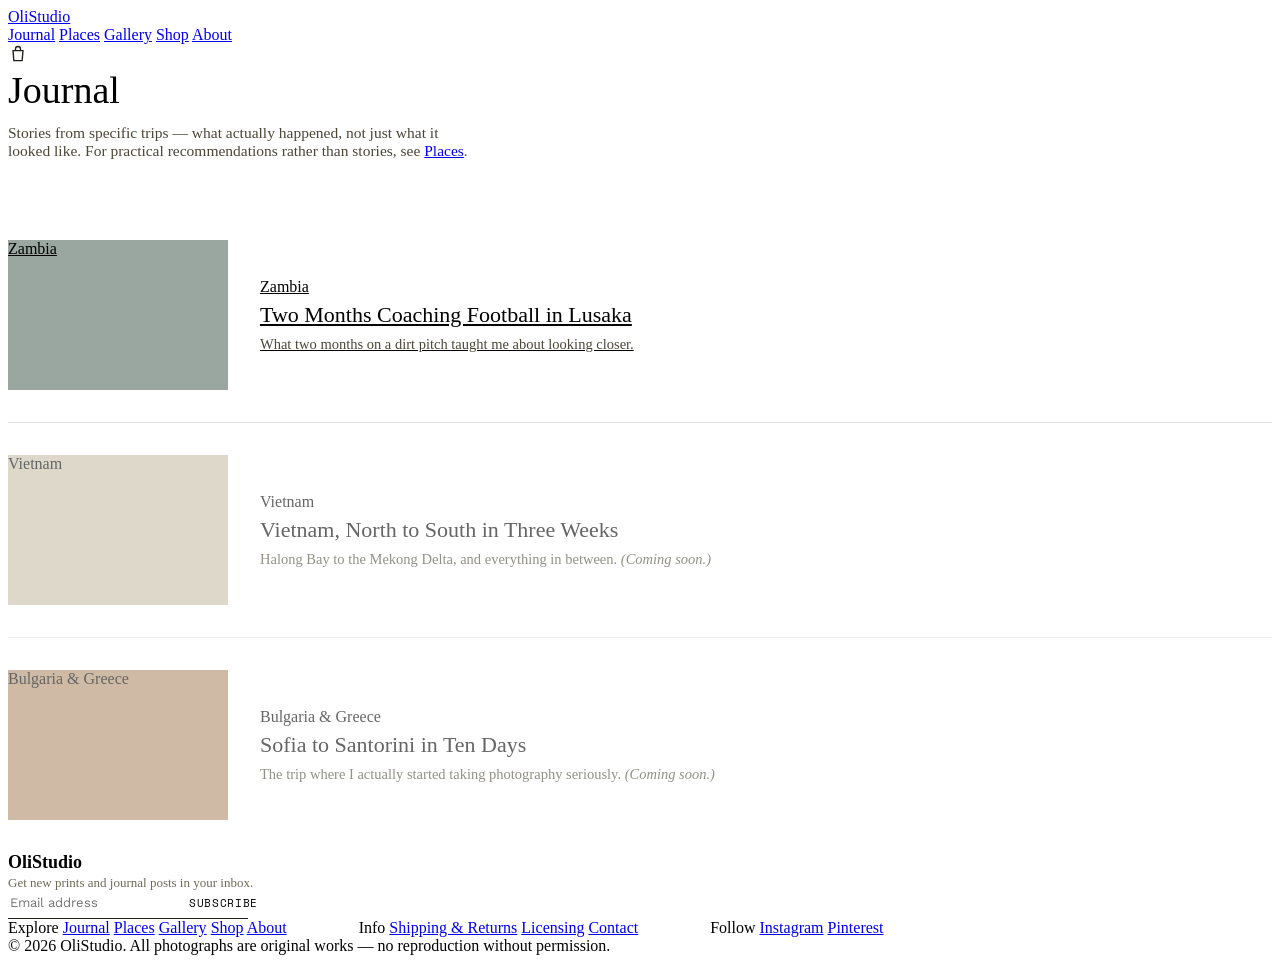
==== journal.html @ 063b9d51 "Add files via upload" ====
<!doctype html>
<html lang="en">
<head>
<meta charset="utf-8">
<meta name="viewport" content="width=device-width, initial-scale=1">
<title>Journal — OliStudio</title>
<meta name="description" content="Stories from the road — trips, itineraries, and the places behind the photographs.">
<link rel="stylesheet" href="https://fonts.googleapis.com/css2?family=Bodoni+Moda:ital,wght@0,400;0,500;0,600;0,700;1,400&family=Work+Sans:wght@400;500;600&family=Space+Mono:wght@400;700&display=swap">
<link rel="stylesheet" href="css/style.css">
</head>
<body>

<nav class="site-nav">
  <a href="index.html" class="disp wordmark" style="border: none;">OliStudio</a>
  <div class="links">
    <a href="journal.html" class="current">Journal</a>
    <a href="places.html">Places</a>
    <a href="gallery.html">Gallery</a>
    <a href="shop.html">Shop</a>
    <a href="about.html">About</a>
  </div>
  <div>
    <svg width="20" height="20" viewBox="0 0 24 24" fill="none" stroke="#211F19" stroke-width="1.6"><path d="M6 8h12l-1 12H7L6 8z"/><path d="M9 8V6a3 3 0 0 1 6 0v2"/></svg>
  </div>
</nav>

<div class="section" style="padding-bottom: 0;">
  <h1 class="disp" style="font-size: 38px; font-weight: 500; margin: 0 0 12px;">Journal</h1>
  <p style="font-size: 15.5px; color: #4A4739; max-width: 60ch; margin: 0 0 48px;">Stories from specific trips — what actually happened, not just what it looked like. For practical recommendations rather than stories, see <a href="places.html" class="link-underline">Places</a>.</p>
</div>

<div class="section" style="padding-top: 0;">
  <div style="display: flex; flex-direction: column;">

    <a href="journal-lusaka.html" style="color: inherit; display: flex; gap: 32px; padding: 32px 0; align-items: center; border-bottom: 1px solid rgba(33,31,25,0.12);">
      <div class="ph" style="background: #9AA6A0; width: 220px; height: 150px; flex: none;"><span class="cap">Zambia</span></div>
      <div style="flex: 1;">
        <div class="place-tag lbl" style="margin-bottom: 6px;">Zambia</div>
        <h2 class="disp" style="font-size: 22px; font-weight: 500; margin: 0 0 8px;">Two Months Coaching Football in Lusaka</h2>
        <p style="font-size: 14.5px; color: #4A4739; margin: 0;">What two months on a dirt pitch taught me about looking closer.</p>
      </div>
    </a>

    <div style="display: flex; gap: 32px; padding: 32px 0; align-items: center; border-bottom: 1px solid rgba(33,31,25,0.12); opacity: 0.6;">
      <div class="ph" style="background: #C7BFA8; width: 220px; height: 150px; flex: none;"><span class="cap">Vietnam</span></div>
      <div style="flex: 1;">
        <div class="place-tag lbl" style="margin-bottom: 6px;">Vietnam</div>
        <h2 class="disp" style="font-size: 22px; font-weight: 500; margin: 0 0 8px;">Vietnam, North to South in Three Weeks</h2>
        <p style="font-size: 14.5px; color: #4A4739; margin: 0;">Halong Bay to the Mekong Delta, and everything in between. <em>(Coming soon.)</em></p>
      </div>
    </div>

    <div style="display: flex; gap: 32px; padding: 32px 0; align-items: center; opacity: 0.6;">
      <div class="ph" style="background: #B08D6A; width: 220px; height: 150px; flex: none;"><span class="cap">Bulgaria &amp; Greece</span></div>
      <div style="flex: 1;">
        <div class="place-tag lbl" style="margin-bottom: 6px;">Bulgaria &amp; Greece</div>
        <h2 class="disp" style="font-size: 22px; font-weight: 500; margin: 0 0 8px;">Sofia to Santorini in Ten Days</h2>
        <p style="font-size: 14.5px; color: #4A4739; margin: 0;">The trip where I actually started taking photography seriously. <em>(Coming soon.)</em></p>
      </div>
    </div>

  </div>
</div>

<footer class="site-footer">
  <div class="col" style="max-width: 260px;">
    <div class="disp" style="font-size: 18px; font-weight: 600;">OliStudio</div>
    <p style="font-size: 13px; color: #6E6A58; line-height: 1.6; margin: 0;">Get new prints and journal posts in your inbox.</p>
    <form style="display: flex; gap: 0; border-bottom: 1px solid #211F19; padding-bottom: 6px; max-width: 240px;">
      <input type="email" placeholder="Email address" required style="border: none; background: transparent; font-family: 'Work Sans', sans-serif; font-size: 13px; flex: 1; outline: none;">
      <button type="submit" style="border: none; background: transparent; font-family: 'Space Mono', monospace; font-size: 11px; letter-spacing: 0.06em; cursor: pointer;">SUBSCRIBE</button>
    </form>
  </div>
  <div style="display: flex; gap: 72px;">
    <div class="col">
      <span class="col-label lbl">Explore</span>
      <a href="journal.html">Journal</a>
      <a href="places.html">Places</a>
      <a href="gallery.html">Gallery</a>
      <a href="shop.html">Shop</a>
      <a href="about.html">About</a>
    </div>
    <div class="col">
      <span class="col-label lbl">Info</span>
      <a href="shop.html#info">Shipping &amp; Returns</a>
      <a href="shop.html#info">Licensing</a>
      <a href="about.html#contact">Contact</a>
    </div>
    <div class="col">
      <span class="col-label lbl">Follow</span>
      <a href="#">Instagram</a>
      <a href="#">Pinterest</a>
    </div>
  </div>
</footer>
<div class="footer-bottom">&copy; 2026 OliStudio. All photographs are original works &mdash; no reproduction without permission.</div>

</body>
</html>
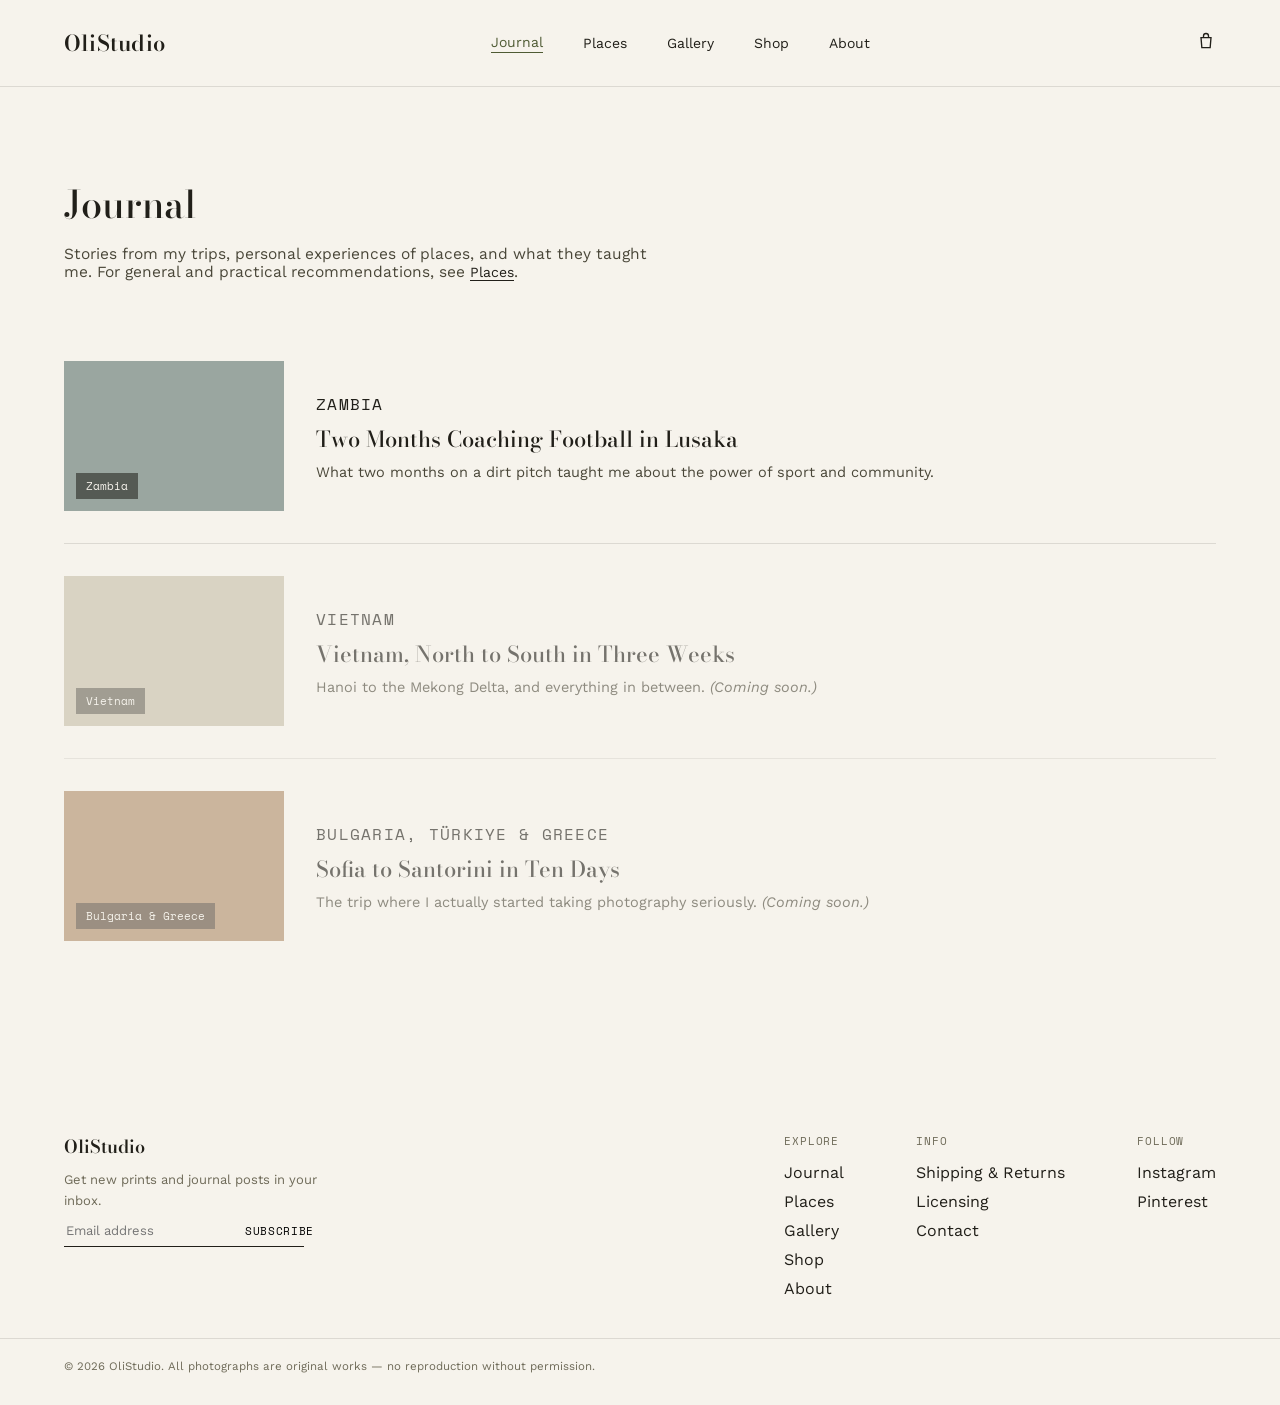
==== commit be4bc996: "Revise journal entries for clarity and detail" ====
--- a/journal.html
+++ b/journal.html
@@ -26,7 +26,7 @@
 
 <div class="section" style="padding-bottom: 0;">
   <h1 class="disp" style="font-size: 38px; font-weight: 500; margin: 0 0 12px;">Journal</h1>
-  <p style="font-size: 15.5px; color: #4A4739; max-width: 60ch; margin: 0 0 48px;">Stories from specific trips — what actually happened, not just what it looked like. For practical recommendations rather than stories, see <a href="places.html" class="link-underline">Places</a>.</p>
+  <p style="font-size: 15.5px; color: #4A4739; max-width: 60ch; margin: 0 0 48px;">Stories from my trips, personal experiences of places, and what they taught me. For general and practical recommendations, see <a href="places.html" class="link-underline">Places</a>.</p>
 </div>
 
 <div class="section" style="padding-top: 0;">
@@ -37,7 +37,7 @@
       <div style="flex: 1;">
         <div class="place-tag lbl" style="margin-bottom: 6px;">Zambia</div>
         <h2 class="disp" style="font-size: 22px; font-weight: 500; margin: 0 0 8px;">Two Months Coaching Football in Lusaka</h2>
-        <p style="font-size: 14.5px; color: #4A4739; margin: 0;">What two months on a dirt pitch taught me about looking closer.</p>
+        <p style="font-size: 14.5px; color: #4A4739; margin: 0;">What two months on a dirt pitch taught me about the power of sport and community.</p>
       </div>
     </a>
 
@@ -46,14 +46,14 @@
       <div style="flex: 1;">
         <div class="place-tag lbl" style="margin-bottom: 6px;">Vietnam</div>
         <h2 class="disp" style="font-size: 22px; font-weight: 500; margin: 0 0 8px;">Vietnam, North to South in Three Weeks</h2>
-        <p style="font-size: 14.5px; color: #4A4739; margin: 0;">Halong Bay to the Mekong Delta, and everything in between. <em>(Coming soon.)</em></p>
+        <p style="font-size: 14.5px; color: #4A4739; margin: 0;">Hanoi to the Mekong Delta, and everything in between. <em>(Coming soon.)</em></p>
       </div>
     </div>
 
     <div style="display: flex; gap: 32px; padding: 32px 0; align-items: center; opacity: 0.6;">
       <div class="ph" style="background: #B08D6A; width: 220px; height: 150px; flex: none;"><span class="cap">Bulgaria &amp; Greece</span></div>
       <div style="flex: 1;">
-        <div class="place-tag lbl" style="margin-bottom: 6px;">Bulgaria &amp; Greece</div>
+        <div class="place-tag lbl" style="margin-bottom: 6px;">Bulgaria, Türkiye &amp; Greece</div>
         <h2 class="disp" style="font-size: 22px; font-weight: 500; margin: 0 0 8px;">Sofia to Santorini in Ten Days</h2>
         <p style="font-size: 14.5px; color: #4A4739; margin: 0;">The trip where I actually started taking photography seriously. <em>(Coming soon.)</em></p>
       </div>
--- a/css/style.css
+++ b/css/style.css
@@ -0,0 +1,136 @@
+/* OliStudio — shared styles */
+
+* { box-sizing: border-box; }
+
+body {
+  margin: 0;
+  background: #F6F3EC;
+  font-family: 'Work Sans', -apple-system, BlinkMacSystemFont, sans-serif;
+  color: #211F19;
+}
+
+a { color: #211F19; text-decoration: none; }
+a:hover { color: #4F5B34; }
+
+img { max-width: 100%; display: block; }
+
+.disp { font-family: 'Bodoni Moda', Georgia, serif; }
+
+.lbl {
+  font-family: 'Space Mono', ui-monospace, monospace;
+  letter-spacing: 0.08em;
+  text-transform: uppercase;
+}
+
+.wrap { max-width: 1320px; margin: 0 auto; }
+
+/* Placeholder photo blocks — swap these for real <img> tags as you shoot */
+.ph {
+  display: flex;
+  align-items: flex-end;
+  position: relative;
+  overflow: hidden;
+  background-size: cover;
+  background-position: center;
+}
+.ph .cap {
+  font-family: 'Space Mono', monospace;
+  font-size: 11px;
+  color: #F6F3EC;
+  background: rgba(30, 28, 22, 0.55);
+  padding: 5px 10px;
+  margin: 12px;
+}
+
+.hero-photo-frame {
+  overflow: hidden;
+  display: block;
+}
+.hero-photo {
+  transition: transform 0.4s ease;
+}
+.hero-photo-frame:hover .hero-photo {
+  transform: scale(1.05);
+}
+
+/* Nav */
+.site-nav {
+  display: flex;
+  align-items: center;
+  justify-content: space-between;
+  padding: 26px 64px;
+  border-bottom: 1px solid rgba(33, 31, 25, 0.12);
+}
+.site-nav .wordmark { font-size: 22px; font-weight: 600; letter-spacing: 0.01em; }
+.site-nav .links { display: flex; gap: 40px; align-items: center; }
+.site-nav .links a { font-size: 14px; }
+.site-nav .links a.current { color: #4F5B34; border-bottom: 1px solid #4F5B34; padding-bottom: 2px; }
+
+/* Buttons / links */
+.btn-primary {
+  background: #4F5B34;
+  color: #F6F3EC;
+  padding: 13px 26px;
+  font-size: 14px;
+  display: inline-flex;
+  align-items: center;
+  gap: 8px;
+  border: none;
+  cursor: pointer;
+  font-family: 'Work Sans', sans-serif;
+}
+.link-underline { font-size: 14px; border-bottom: 1px solid #211F19; }
+
+/* Sections */
+.section { padding: 88px 64px; }
+.section-tint { background: #EFEBE0; }
+.section-head {
+  display: flex;
+  justify-content: space-between;
+  align-items: baseline;
+  margin-bottom: 28px;
+}
+
+/* Grids */
+.grid-2 { display: flex; gap: 20px; max-width: 980px; margin: 0 auto; }
+.grid-3 { display: grid; grid-template-columns: repeat(3, minmax(0, 1fr)); gap: 32px; }
+.grid-4 { display: grid; grid-template-columns: repeat(4, minmax(0, 1fr)); gap: 18px; }
+
+/* Cards */
+.card { display: flex; flex-direction: column; gap: 12px; }
+.card h3 { font-size: 17px; font-weight: 600; margin: 0; line-height: 1.35; }
+.card p { font-size: 14px; color: #4A4739; margin: 0; line-height: 1.55; }
+.card .place-tag { font-size: 11px; color: #6E6A58; }
+
+/* Quote band */
+.quote-band {
+  padding: 88px 64px;
+  background: #4F5B34;
+  display: flex;
+  flex-direction: column;
+  align-items: center;
+  gap: 22px;
+  text-align: center;
+}
+.quote-band p {
+  font-style: italic;
+  font-size: 26px;
+  line-height: 1.5;
+  color: #F6F3EC;
+  max-width: 700px;
+  margin: 0;
+}
+
+/* Footer */
+.site-footer { padding: 72px 64px 40px; display: flex; justify-content: space-between; gap: 40px; flex-wrap: wrap; }
+.site-footer .col { display: flex; flex-direction: column; gap: 10px; }
+.site-footer .col-label { font-size: 11px; color: #6E6A58; margin-bottom: 4px; }
+.footer-bottom { padding: 20px 64px 32px; border-top: 1px solid rgba(33, 31, 25, 0.12); font-size: 11.5px; color: #6E6A58; }
+
+@media (max-width: 900px) {
+  .site-nav, .section, .site-footer, .footer-bottom { padding-left: 24px; padding-right: 24px; }
+  .site-nav .links { gap: 20px; }
+  .grid-3, .grid-4 { grid-template-columns: repeat(2, minmax(0, 1fr)); }
+  .grid-2 { flex-direction: column; }
+  .site-footer { flex-direction: column; gap: 32px; }
+}
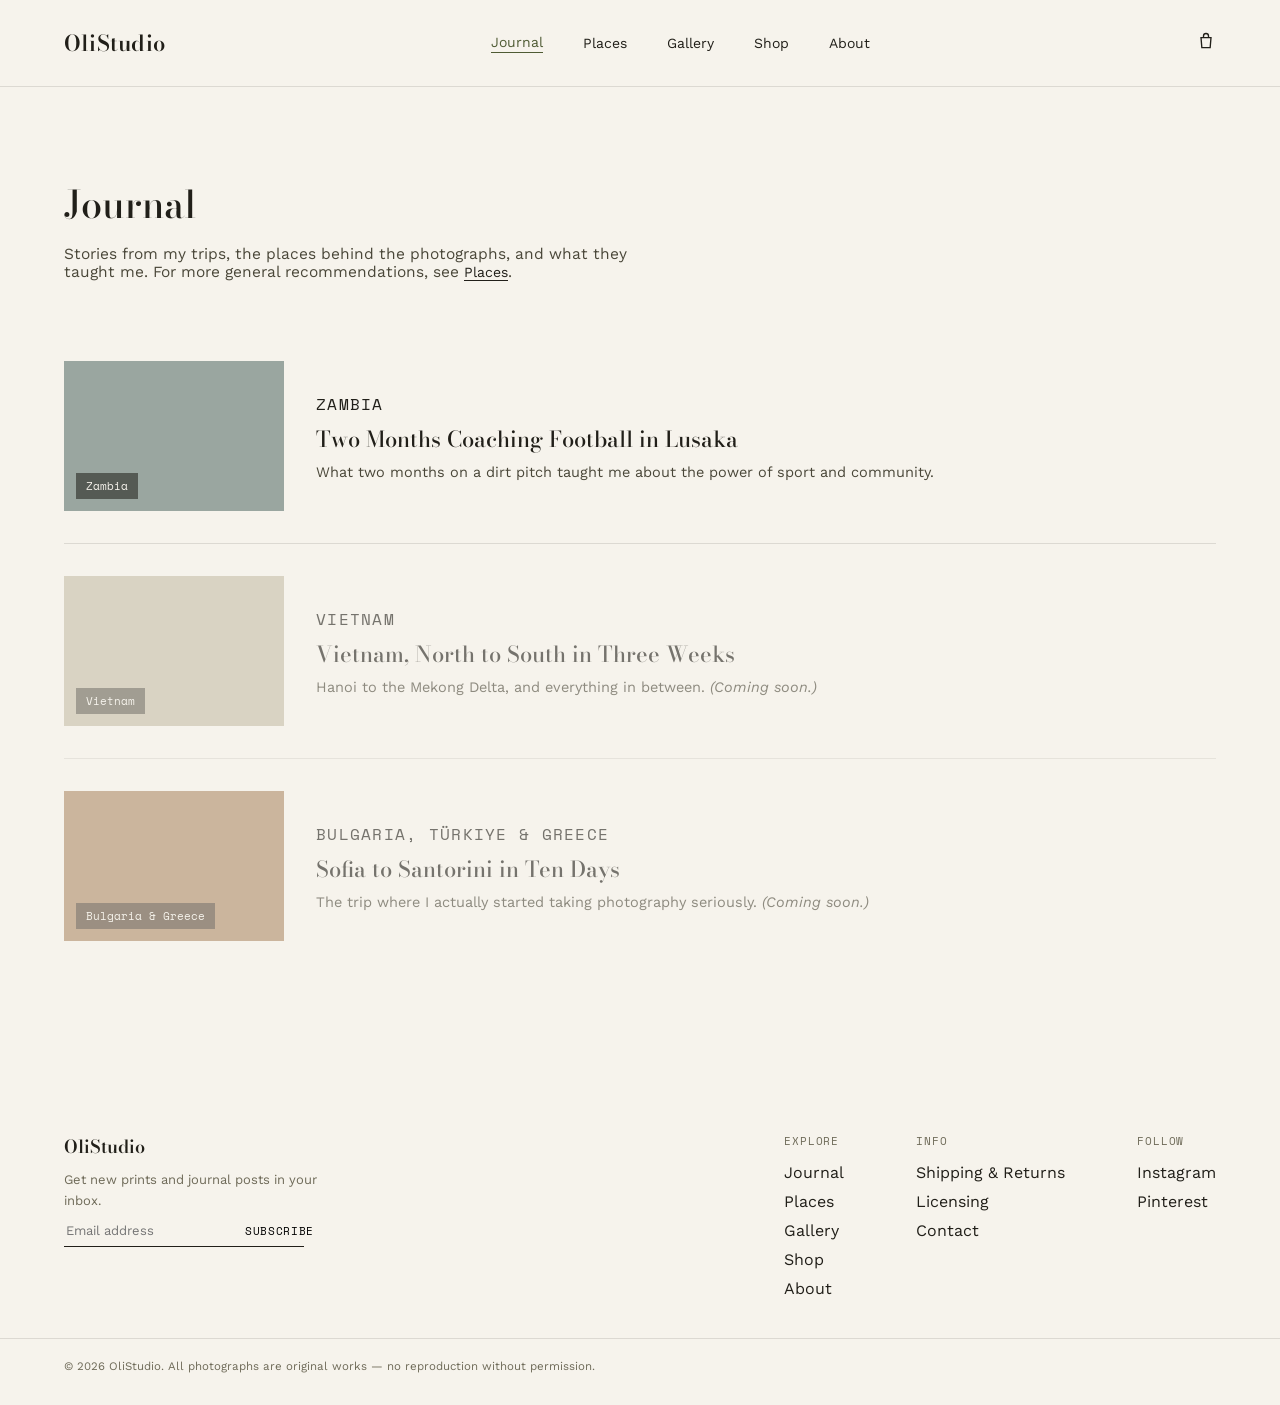
==== commit bdcf37e5: "Update journal description for clarity" ====
--- a/journal.html
+++ b/journal.html
@@ -26,7 +26,7 @@
 
 <div class="section" style="padding-bottom: 0;">
   <h1 class="disp" style="font-size: 38px; font-weight: 500; margin: 0 0 12px;">Journal</h1>
-  <p style="font-size: 15.5px; color: #4A4739; max-width: 60ch; margin: 0 0 48px;">Stories from my trips, personal experiences of places, and what they taught me. For general and practical recommendations, see <a href="places.html" class="link-underline">Places</a>.</p>
+  <p style="font-size: 15.5px; color: #4A4739; max-width: 60ch; margin: 0 0 48px;">Stories from my trips, the places behind the photographs, and what they taught me. For more general recommendations, see <a href="places.html" class="link-underline">Places</a>.</p>
 </div>
 
 <div class="section" style="padding-top: 0;">
--- a/css/style.css
+++ b/css/style.css
@@ -81,6 +81,19 @@
 }
 .link-underline { font-size: 14px; border-bottom: 1px solid #211F19; }
 
+.btn-invert {
+  background: #F6F3EC;
+  color: #211F19;
+  padding: 13px 26px;
+  font-size: 14px;
+  display: inline-flex;
+  align-items: center;
+  gap: 8px;
+  border: none;
+  cursor: pointer;
+  font-family: 'Work Sans', sans-serif;
+}
+
 /* Sections */
 .section { padding: 88px 64px; }
 .section-tint { background: #EFEBE0; }
